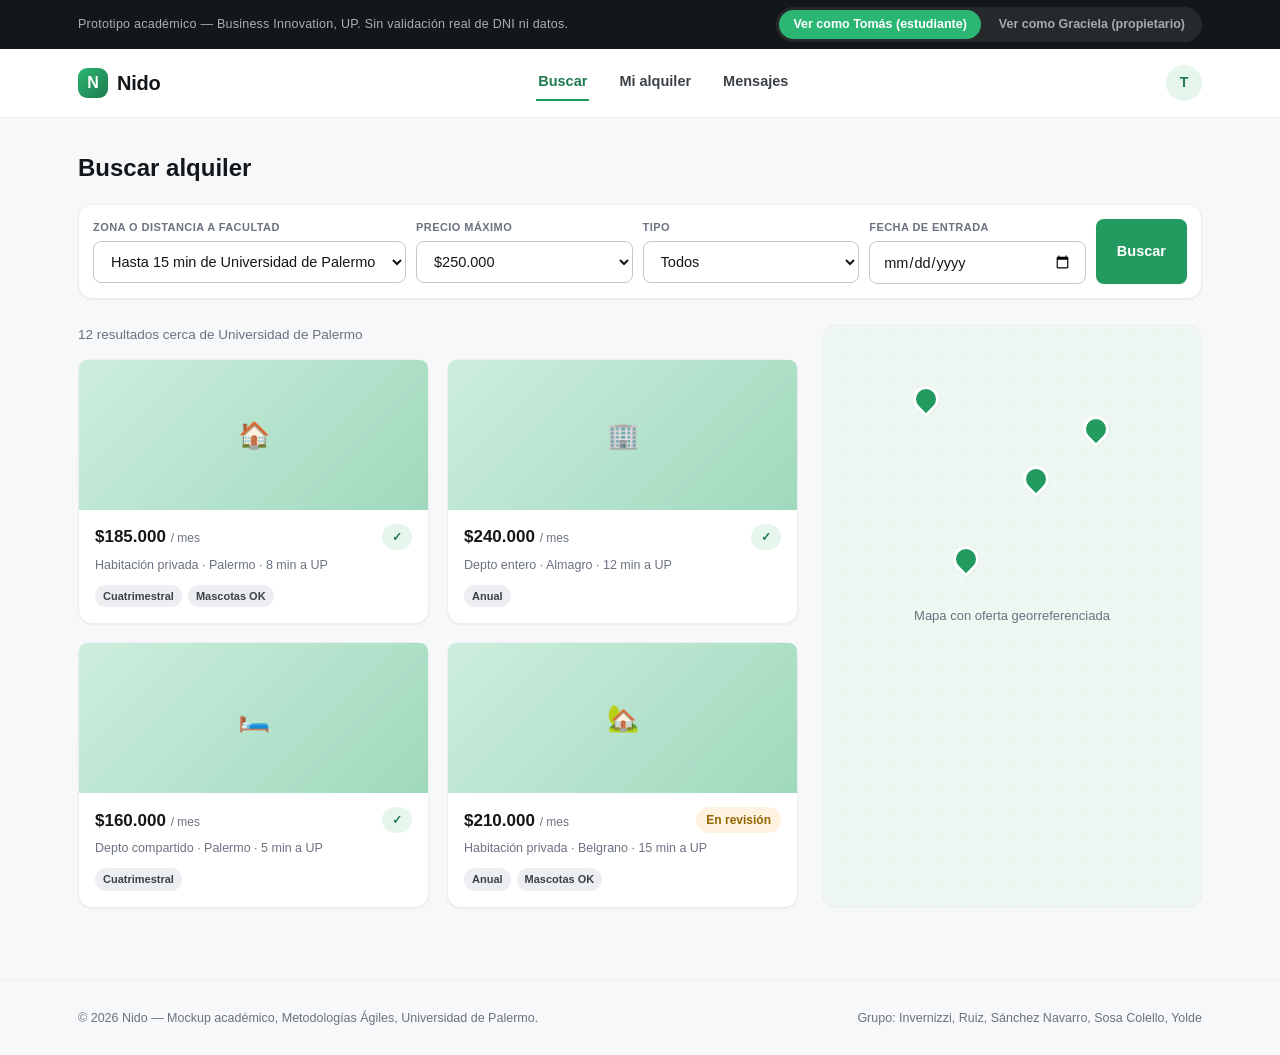
==== busqueda.html @ a4c22222 "Move site files to repo root for GitHub Pages GitHub Pages only serves from / or /docs, not arbitrar" ====
<!DOCTYPE html>
<html lang="es">
<head>
<meta charset="UTF-8">
<meta name="viewport" content="width=device-width, initial-scale=1.0">
<title>Buscar alquiler — Nido</title>
<link rel="stylesheet" href="css/styles.css">
</head>
<body data-page="busqueda.html">

<div id="demo-bar"></div>
<div id="site-header"></div>

<section class="section-tight">
  <div class="wrap">
    <h2 style="font-size:24px;margin-bottom:18px;">Buscar alquiler</h2>

    <div class="search-bar">
      <div class="field">
        <label>Zona o distancia a facultad</label>
        <select><option>Hasta 15 min de Universidad de Palermo</option><option>Palermo</option><option>Almagro</option><option>Belgrano</option></select>
      </div>
      <div class="field">
        <label>Precio máximo</label>
        <select><option>$250.000</option><option>$200.000</option><option>$150.000</option></select>
      </div>
      <div class="field">
        <label>Tipo</label>
        <select><option>Todos</option><option>Habitación</option><option>Depto compartido</option><option>Depto entero</option></select>
      </div>
      <div class="field">
        <label>Fecha de entrada</label>
        <input type="date">
      </div>
      <button class="btn btn-primary">Buscar</button>
    </div>

    <div class="results-layout">
      <div>
        <p class="muted text-sm" style="margin-bottom:14px;">12 resultados cerca de Universidad de Palermo</p>
        <div class="listing-grid">

          <a href="ficha.html" class="card card-hover listing-card">
            <div class="thumb">🏠</div>
            <div class="body">
              <div class="flex-between">
                <div class="price">$185.000 <span>/ mes</span></div>
                <span class="badge badge-verified">✓</span>
              </div>
              <div class="meta">Habitación privada · Palermo · 8 min a UP</div>
              <div class="tags"><span class="tag">Cuatrimestral</span><span class="tag">Mascotas OK</span></div>
            </div>
          </a>

          <a href="ficha.html" class="card card-hover listing-card">
            <div class="thumb">🏢</div>
            <div class="body">
              <div class="flex-between">
                <div class="price">$240.000 <span>/ mes</span></div>
                <span class="badge badge-verified">✓</span>
              </div>
              <div class="meta">Depto entero · Almagro · 12 min a UP</div>
              <div class="tags"><span class="tag">Anual</span></div>
            </div>
          </a>

          <a href="ficha.html" class="card card-hover listing-card">
            <div class="thumb">🛏️</div>
            <div class="body">
              <div class="flex-between">
                <div class="price">$160.000 <span>/ mes</span></div>
                <span class="badge badge-verified">✓</span>
              </div>
              <div class="meta">Depto compartido · Palermo · 5 min a UP</div>
              <div class="tags"><span class="tag">Cuatrimestral</span></div>
            </div>
          </a>

          <a href="ficha.html" class="card card-hover listing-card">
            <div class="thumb">🏡</div>
            <div class="body">
              <div class="flex-between">
                <div class="price">$210.000 <span>/ mes</span></div>
                <span class="badge badge-pending">En revisión</span>
              </div>
              <div class="meta">Habitación privada · Belgrano · 15 min a UP</div>
              <div class="tags"><span class="tag">Anual</span><span class="tag">Mascotas OK</span></div>
            </div>
          </a>

        </div>
      </div>

      <div class="map-placeholder">
        <div class="pin" style="top:60px;left:90px;"></div>
        <div class="pin" style="top:140px;left:200px;"></div>
        <div class="pin" style="top:220px;left:130px;"></div>
        <div class="pin" style="top:90px;left:260px;"></div>
        Mapa con oferta georreferenciada
      </div>
    </div>
  </div>
</section>

<div id="site-footer"></div>
<script src="js/app.js"></script>
</body>
</html>
---- css/styles.css ----
/* ===== Nido — Design System ===== */
:root {
  --green-900: #14532d;
  --green-700: #1f7a4d;
  --green-600: #239a5f;
  --green-500: #2bb673;
  --green-100: #e6f6ed;
  --green-50: #f3fbf6;
  --ink-900: #14171a;
  --ink-700: #3c4248;
  --ink-500: #6b7280;
  --ink-300: #c2c7cd;
  --ink-100: #eceef1;
  --ink-50: #f7f8f9;
  --white: #ffffff;
  --amber-500: #e8a93b;
  --red-500: #d8554a;
  --radius-sm: 8px;
  --radius-md: 14px;
  --radius-lg: 20px;
  --shadow-sm: 0 1px 2px rgba(20, 23, 26, 0.06);
  --shadow-md: 0 6px 20px rgba(20, 23, 26, 0.08);
  --shadow-lg: 0 16px 40px rgba(20, 23, 26, 0.12);
  --maxw: 1180px;
  --font: "Inter", -apple-system, BlinkMacSystemFont, "Segoe UI", Roboto, Helvetica, Arial, sans-serif;
}

* { box-sizing: border-box; }
html, body { margin: 0; padding: 0; }
body {
  font-family: var(--font);
  color: var(--ink-900);
  background: var(--ink-50);
  -webkit-font-smoothing: antialiased;
  line-height: 1.5;
}
img { max-width: 100%; display: block; }
a { color: inherit; text-decoration: none; }
button { font-family: inherit; cursor: pointer; }
ul { margin: 0; padding: 0; list-style: none; }
h1, h2, h3, h4, p { margin: 0; }

.wrap {
  max-width: var(--maxw);
  margin: 0 auto;
  padding: 0 28px;
}

/* ===== Top bar (demo-only persona switcher) ===== */
.demo-bar {
  background: var(--ink-900);
  color: var(--white);
  font-size: 12.5px;
  padding: 7px 0;
}
.demo-bar .wrap {
  display: flex;
  align-items: center;
  justify-content: space-between;
  gap: 12px;
}
.demo-bar .label {
  opacity: 0.65;
  letter-spacing: 0.02em;
}
.demo-switch {
  display: flex;
  gap: 4px;
  background: rgba(255,255,255,0.08);
  border-radius: 999px;
  padding: 3px;
}
.demo-switch a {
  padding: 5px 14px;
  border-radius: 999px;
  font-weight: 600;
  color: rgba(255,255,255,0.6);
  transition: all .15s ease;
}
.demo-switch a.active {
  background: var(--green-500);
  color: var(--white);
}

/* ===== Header / nav ===== */
header.site {
  background: var(--white);
  border-bottom: 1px solid var(--ink-100);
  position: sticky;
  top: 0;
  z-index: 50;
}
header.site .wrap {
  display: flex;
  align-items: center;
  justify-content: space-between;
  height: 68px;
}
.brand {
  display: flex;
  align-items: center;
  gap: 9px;
  font-weight: 800;
  font-size: 20px;
  letter-spacing: -0.01em;
}
.brand .mark {
  width: 30px; height: 30px;
  border-radius: 9px;
  background: linear-gradient(135deg, var(--green-500), var(--green-700));
  display: flex; align-items: center; justify-content: center;
  color: white; font-size: 16px;
}
nav.main {
  display: flex;
  align-items: center;
  gap: 28px;
}
nav.main a {
  font-size: 14.5px;
  font-weight: 600;
  color: var(--ink-700);
  padding: 6px 2px;
  border-bottom: 2px solid transparent;
}
nav.main a.active { color: var(--green-700); border-bottom-color: var(--green-600); }
nav.main a:hover { color: var(--green-700); }

.nav-actions { display: flex; align-items: center; gap: 10px; }

.avatar {
  width: 36px; height: 36px; border-radius: 50%;
  background: var(--green-100); color: var(--green-700);
  display: flex; align-items: center; justify-content: center;
  font-weight: 700; font-size: 14px;
}

/* ===== Buttons ===== */
.btn {
  display: inline-flex;
  align-items: center;
  justify-content: center;
  gap: 8px;
  font-weight: 700;
  font-size: 14.5px;
  padding: 11px 20px;
  border-radius: var(--radius-sm);
  border: 1px solid transparent;
  transition: transform .08s ease, box-shadow .15s ease, background .15s ease;
  white-space: nowrap;
}
.btn:active { transform: translateY(1px); }
.btn-primary { background: var(--green-600); color: var(--white); box-shadow: var(--shadow-sm); }
.btn-primary:hover { background: var(--green-700); }
.btn-secondary { background: var(--white); color: var(--ink-900); border-color: var(--ink-300); }
.btn-secondary:hover { border-color: var(--ink-500); }
.btn-ghost { background: transparent; color: var(--ink-700); }
.btn-ghost:hover { background: var(--ink-100); }
.btn-sm { padding: 7px 13px; font-size: 13px; }
.btn-block { width: 100%; }
.btn-danger { background: var(--red-500); color: white; }

/* ===== Layout helpers ===== */
.section { padding: 56px 0; }
.section-tight { padding: 32px 0; }
.grid-2 { display: grid; grid-template-columns: 1fr 1fr; gap: 32px; }
.flex { display: flex; }
.flex-between { display: flex; align-items: center; justify-content: space-between; }
.flex-col { display: flex; flex-direction: column; }
.gap-8 { gap: 8px; } .gap-12 { gap: 12px; } .gap-16 { gap: 16px; } .gap-24 { gap: 24px; }

.eyebrow {
  font-size: 12.5px;
  font-weight: 700;
  letter-spacing: 0.06em;
  text-transform: uppercase;
  color: var(--green-700);
}
.muted { color: var(--ink-500); }
.text-sm { font-size: 13.5px; }
.text-center { text-align: center; }

/* ===== Cards / surfaces ===== */
.card {
  background: var(--white);
  border-radius: var(--radius-md);
  border: 1px solid var(--ink-100);
  box-shadow: var(--shadow-sm);
}
.card-pad { padding: 24px; }
.card-hover { transition: box-shadow .2s ease, transform .2s ease; }
.card-hover:hover { box-shadow: var(--shadow-md); transform: translateY(-2px); }

.badge {
  display: inline-flex;
  align-items: center;
  gap: 5px;
  font-size: 12px;
  font-weight: 700;
  padding: 4px 10px;
  border-radius: 999px;
}
.badge-verified { background: var(--green-100); color: var(--green-700); }
.badge-pending { background: #fdf3e0; color: #946600; }
.badge-muted { background: var(--ink-100); color: var(--ink-700); }

.stars { color: var(--amber-500); font-size: 13px; letter-spacing: 1px; }

/* ===== Forms ===== */
.field { display: flex; flex-direction: column; gap: 6px; margin-bottom: 18px; }
.field label { font-size: 13.5px; font-weight: 700; color: var(--ink-700); }
.field .hint { font-size: 12px; color: var(--ink-500); }
input[type="text"], input[type="email"], input[type="password"], input[type="number"], input[type="date"], select, textarea {
  font-family: inherit;
  font-size: 14.5px;
  padding: 11px 13px;
  border-radius: var(--radius-sm);
  border: 1px solid var(--ink-300);
  background: var(--white);
  color: var(--ink-900);
  outline: none;
  transition: border-color .15s ease, box-shadow .15s ease;
}
input:focus, select:focus, textarea:focus {
  border-color: var(--green-500);
  box-shadow: 0 0 0 3px var(--green-100);
}
textarea { resize: vertical; min-height: 88px; font-family: inherit; }

.role-pick { display: grid; grid-template-columns: 1fr 1fr; gap: 12px; }
.role-card {
  border: 2px solid var(--ink-100);
  border-radius: var(--radius-md);
  padding: 18px;
  cursor: pointer;
  transition: border-color .15s ease, background .15s ease;
}
.role-card.selected { border-color: var(--green-500); background: var(--green-50); }
.role-card .icon { font-size: 22px; margin-bottom: 8px; }
.role-card h4 { font-size: 15px; margin-bottom: 4px; }
.role-card p { font-size: 12.5px; color: var(--ink-500); }

.checkbox-row { display: flex; align-items: center; gap: 8px; font-size: 13.5px; }

/* ===== Status banner (verification) ===== */
.status-banner {
  display: flex;
  align-items: center;
  gap: 14px;
  padding: 16px 18px;
  border-radius: var(--radius-md);
  margin-bottom: 24px;
}
.status-banner.pending { background: #fdf3e0; border: 1px solid #f0d8a3; }
.status-banner.approved { background: var(--green-100); border: 1px solid #b9e6cb; }
.status-banner .dot {
  width: 38px; height: 38px; border-radius: 50%;
  display: flex; align-items: center; justify-content: center;
  font-size: 18px; flex-shrink: 0;
}
.status-banner.pending .dot { background: #f0d8a3; }
.status-banner.approved .dot { background: #b9e6cb; }
.status-banner strong { display: block; font-size: 14px; margin-bottom: 2px; }
.status-banner span.sub { font-size: 12.5px; color: var(--ink-700); }

/* ===== Steps / progress ===== */
.steps { display: flex; align-items: center; gap: 8px; margin-bottom: 32px; }
.step {
  flex: 1;
  text-align: center;
  font-size: 12px;
  font-weight: 700;
  color: var(--ink-300);
  position: relative;
  padding-bottom: 12px;
  border-bottom: 3px solid var(--ink-100);
}
.step.done { color: var(--green-700); border-bottom-color: var(--green-500); }
.step.current { color: var(--ink-900); border-bottom-color: var(--green-500); }

/* ===== Hero ===== */
.hero {
  background: radial-gradient(1100px 480px at 80% -10%, var(--green-100), transparent),
              var(--white);
  border-bottom: 1px solid var(--ink-100);
}
.hero .wrap { padding: 76px 28px 64px; display: grid; grid-template-columns: 1.1fr 0.9fr; gap: 48px; align-items: center; }
.hero h1 { font-size: 44px; line-height: 1.08; letter-spacing: -0.02em; margin-bottom: 18px; }
.hero p.lead { font-size: 17px; color: var(--ink-700); max-width: 480px; margin-bottom: 28px; }
.hero .cta-row { display: flex; gap: 12px; }
.hero-visual {
  background: var(--white);
  border: 1px solid var(--ink-100);
  border-radius: var(--radius-lg);
  box-shadow: var(--shadow-lg);
  padding: 20px;
}

.stat-row { display: flex; gap: 36px; margin-top: 36px; }
.stat-row .stat strong { display: block; font-size: 24px; }
.stat-row .stat span { font-size: 12.5px; color: var(--ink-500); }

/* ===== Search ===== */
.search-bar {
  background: var(--white);
  border: 1px solid var(--ink-100);
  border-radius: var(--radius-md);
  padding: 14px;
  box-shadow: var(--shadow-sm);
  display: grid;
  grid-template-columns: 1.4fr 1fr 1fr 1fr auto;
  gap: 10px;
  margin-bottom: 26px;
}
.search-bar .field { margin-bottom: 0; }
.search-bar .field label { font-size: 11px; text-transform: uppercase; letter-spacing: .04em; color: var(--ink-500); }

.results-layout { display: grid; grid-template-columns: 1fr 380px; gap: 24px; align-items: start; }
.listing-grid { display: grid; grid-template-columns: 1fr 1fr; gap: 18px; }
.listing-card .thumb {
  height: 150px;
  border-radius: var(--radius-sm) var(--radius-sm) 0 0;
  background: linear-gradient(135deg, #cdeede, #9fd9bd);
  display: flex; align-items: center; justify-content: center;
  color: var(--green-900); font-size: 26px;
}
.listing-card .body { padding: 14px 16px 16px; }
.listing-card .price { font-size: 17px; font-weight: 800; }
.listing-card .price span { font-size: 12px; font-weight: 500; color: var(--ink-500); }
.listing-card .meta { font-size: 12.5px; color: var(--ink-500); margin: 6px 0 10px; }
.listing-card .tags { display: flex; gap: 6px; flex-wrap: wrap; }
.tag { background: var(--ink-100); font-size: 11px; font-weight: 600; padding: 3px 8px; border-radius: 999px; color: var(--ink-700); }

.map-placeholder {
  height: 100%;
  min-height: 420px;
  border-radius: var(--radius-md);
  background:
    repeating-linear-gradient(0deg, transparent, transparent 23px, rgba(43,182,115,0.08) 24px),
    repeating-linear-gradient(90deg, transparent, transparent 23px, rgba(43,182,115,0.08) 24px),
    #eef7f1;
  border: 1px solid var(--ink-100);
  display: flex; align-items: center; justify-content: center;
  color: var(--ink-500);
  font-size: 13px;
  position: relative;
}
.pin {
  position: absolute;
  width: 26px; height: 26px;
  background: var(--green-600);
  border: 3px solid white;
  border-radius: 50% 50% 50% 0;
  transform: rotate(-45deg);
  box-shadow: var(--shadow-sm);
}

/* ===== Property detail ===== */
.gallery { display: grid; grid-template-columns: 2fr 1fr; gap: 8px; border-radius: var(--radius-md); overflow: hidden; height: 320px; margin-bottom: 24px; }
.gallery .g-main, .gallery .g-side { background: linear-gradient(135deg, #cdeede, #9fd9bd); }
.gallery .g-col { display: grid; grid-template-rows: 1fr 1fr; gap: 8px; }
.gallery .g-col div { background: linear-gradient(135deg, #b8e4cf, #8fcfb1); }

.owner-card { display: flex; align-items: center; gap: 12px; padding: 16px; }
.owner-card .info strong { display: block; font-size: 14.5px; }
.owner-card .info .stars { margin-top: 2px; }

.detail-row { display: flex; justify-content: space-between; padding: 11px 0; border-bottom: 1px solid var(--ink-100); font-size: 14px; }
.detail-row:last-child { border-bottom: none; }
.detail-row span.k { color: var(--ink-500); }
.detail-row span.v { font-weight: 600; }

/* ===== Dashboard / tabs ===== */
.dash-layout { display: grid; grid-template-columns: 220px 1fr; gap: 28px; align-items: start; }
.dash-nav { display: flex; flex-direction: column; gap: 4px; }
.dash-nav a {
  font-size: 14px; font-weight: 600; color: var(--ink-700);
  padding: 10px 14px; border-radius: var(--radius-sm);
}
.dash-nav a.active { background: var(--green-100); color: var(--green-700); }
.dash-nav a:hover { background: var(--ink-100); }

.tabs { display: flex; gap: 4px; border-bottom: 1px solid var(--ink-100); margin-bottom: 22px; }
.tab {
  padding: 11px 4px; margin-right: 22px;
  font-size: 14px; font-weight: 700; color: var(--ink-500);
  border-bottom: 2px solid transparent; cursor: pointer;
}
.tab.active { color: var(--green-700); border-bottom-color: var(--green-600); }
.tab-panel { display: none; }
.tab-panel.active { display: block; }

table.simple { width: 100%; border-collapse: collapse; font-size: 14px; }
table.simple th { text-align: left; font-size: 12px; text-transform: uppercase; letter-spacing: .03em; color: var(--ink-500); padding: 10px 12px; border-bottom: 1px solid var(--ink-100); }
table.simple td { padding: 13px 12px; border-bottom: 1px solid var(--ink-100); }
table.simple tr:last-child td { border-bottom: none; }

.metric-row { display: grid; grid-template-columns: repeat(3, 1fr); gap: 16px; margin-bottom: 24px; }
.metric { padding: 18px 20px; }
.metric strong { font-size: 26px; display: block; }
.metric span { font-size: 12.5px; color: var(--ink-500); }

/* ===== Chat ===== */
.chat-shell { display: grid; grid-template-columns: 300px 1fr; height: 560px; border-radius: var(--radius-md); overflow: hidden; border: 1px solid var(--ink-100); background: var(--white); }
.chat-list { border-right: 1px solid var(--ink-100); overflow-y: auto; }
.chat-item { display: flex; gap: 10px; align-items: center; padding: 13px 16px; border-bottom: 1px solid var(--ink-100); cursor: pointer; }
.chat-item.active { background: var(--green-50); }
.chat-item .meta { flex: 1; min-width: 0; }
.chat-item .meta strong { font-size: 13.5px; display: block; }
.chat-item .meta span { font-size: 12px; color: var(--ink-500); display: block; white-space: nowrap; overflow: hidden; text-overflow: ellipsis; }

.chat-main { display: flex; flex-direction: column; }
.chat-head { display: flex; align-items: center; gap: 12px; padding: 14px 18px; border-bottom: 1px solid var(--ink-100); }
.chat-head .who strong { display: block; font-size: 14.5px; }
.chat-body { flex: 1; overflow-y: auto; padding: 20px; display: flex; flex-direction: column; gap: 12px; }
.bubble { max-width: 62%; padding: 10px 14px; border-radius: 14px; font-size: 13.8px; line-height: 1.45; }
.bubble.me { align-self: flex-end; background: var(--green-600); color: white; border-radius: 14px 14px 4px 14px; }
.bubble.them { align-self: flex-start; background: var(--ink-100); color: var(--ink-900); border-radius: 14px 14px 14px 4px; }
.bubble .t { display: block; font-size: 10.5px; opacity: .65; margin-top: 4px; }
.chat-input { display: flex; gap: 10px; padding: 14px; border-top: 1px solid var(--ink-100); }
.chat-input input { flex: 1; }
.chat-notice { text-align: center; font-size: 11.5px; color: var(--ink-500); padding: 6px 0 2px; }

/* ===== Contract ===== */
.contract-doc { background: var(--white); border: 1px solid var(--ink-100); border-radius: var(--radius-md); padding: 36px; font-size: 13.5px; line-height: 1.7; color: var(--ink-700); }
.contract-doc h3 { font-size: 15px; color: var(--ink-900); margin: 18px 0 8px; }
.contract-doc h3:first-child { margin-top: 0; }
.sign-pad {
  border: 2px dashed var(--ink-300);
  border-radius: var(--radius-sm);
  height: 110px;
  display: flex; align-items: center; justify-content: center;
  color: var(--ink-500); font-size: 13px; font-style: italic;
  cursor: pointer;
  background: var(--ink-50);
}
.sign-pad.signed { border-style: solid; border-color: var(--green-500); background: var(--green-50); color: var(--green-700); font-style: normal; font-weight: 700; font-family: "Brush Script MT", cursive; font-size: 26px; }

/* ===== Footer ===== */
footer.site { border-top: 1px solid var(--ink-100); padding: 28px 0; margin-top: 40px; }
footer.site .wrap { display: flex; justify-content: space-between; align-items: center; font-size: 12.5px; color: var(--ink-500); }

/* ===== Toast ===== */
.toast {
  position: fixed; bottom: 24px; right: 24px;
  background: var(--ink-900); color: white;
  padding: 13px 18px; border-radius: var(--radius-sm);
  font-size: 13.5px; font-weight: 600;
  box-shadow: var(--shadow-lg);
  opacity: 0; transform: translateY(10px);
  transition: all .25s ease;
  z-index: 999;
  pointer-events: none;
}
.toast.show { opacity: 1; transform: translateY(0); }

/* ===== Responsive ===== */
@media (max-width: 900px) {
  .hero .wrap, .grid-2 { grid-template-columns: 1fr; }
  .results-layout, .dash-layout { grid-template-columns: 1fr; }
  .listing-grid { grid-template-columns: 1fr; }
  .search-bar { grid-template-columns: 1fr; }
  nav.main { display: none; }
  .metric-row { grid-template-columns: 1fr; }
  .chat-shell { grid-template-columns: 1fr; height: auto; }
  .chat-list { max-height: 200px; }
}
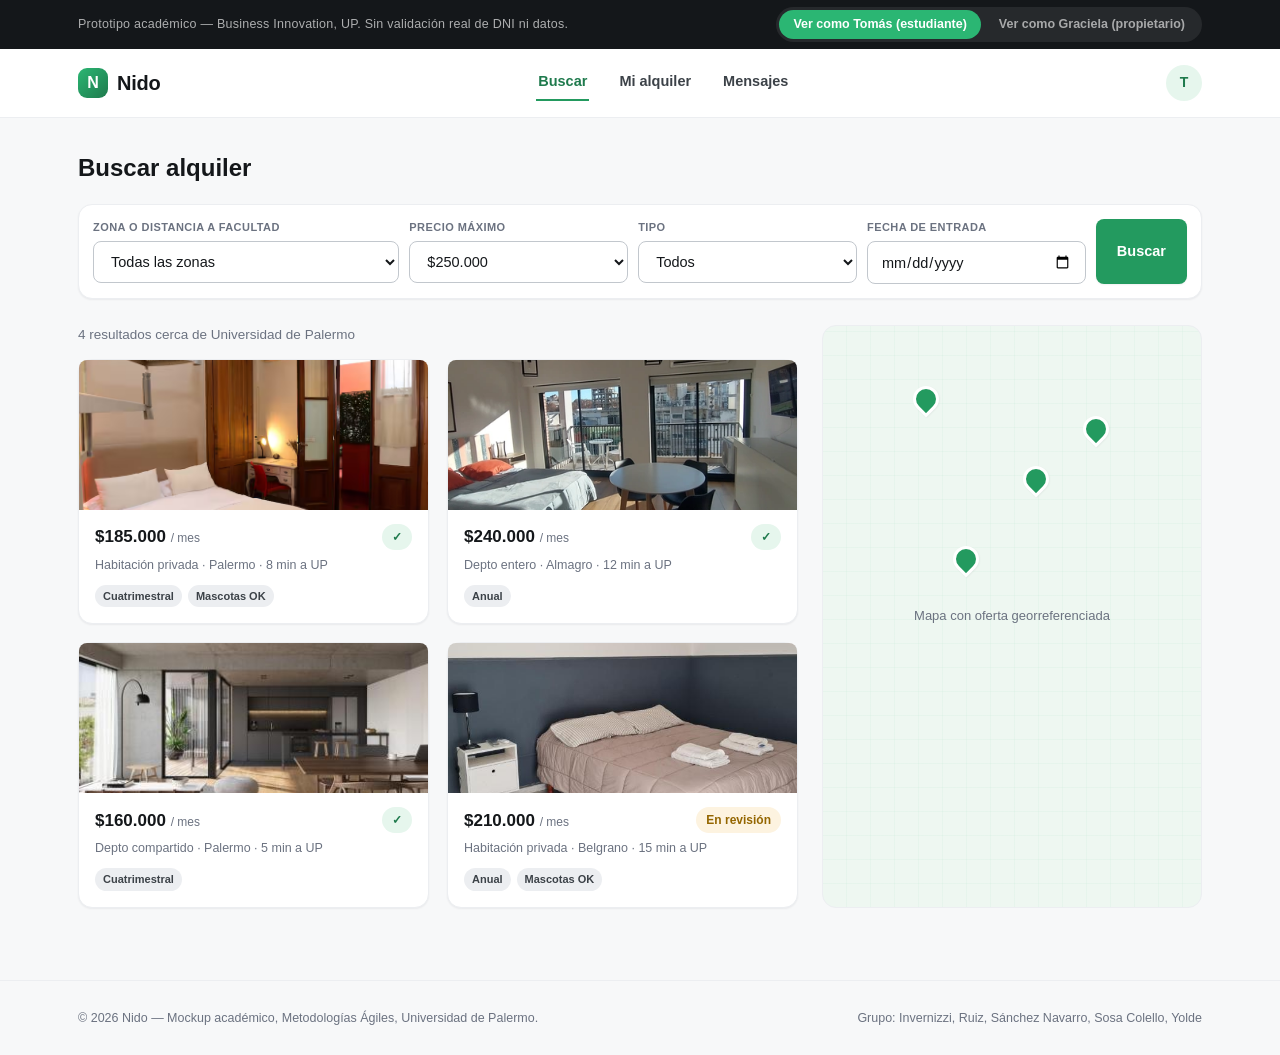
==== commit ed3c66f1: "Add real property photos, distinct chat threads, working search filters - Photos load from assets/pr" ====
--- a/busqueda.html
+++ b/busqueda.html
@@ -15,18 +15,32 @@
   <div class="wrap">
     <h2 style="font-size:24px;margin-bottom:18px;">Buscar alquiler</h2>
 
-    <div class="search-bar">
+    <div class="search-bar" data-filters>
       <div class="field">
         <label>Zona o distancia a facultad</label>
-        <select><option>Hasta 15 min de Universidad de Palermo</option><option>Palermo</option><option>Almagro</option><option>Belgrano</option></select>
+        <select name="zone">
+          <option value="todas">Todas las zonas</option>
+          <option value="palermo">Palermo</option>
+          <option value="almagro">Almagro</option>
+          <option value="belgrano">Belgrano</option>
+        </select>
       </div>
       <div class="field">
         <label>Precio máximo</label>
-        <select><option>$250.000</option><option>$200.000</option><option>$150.000</option></select>
+        <select name="price">
+          <option value="250000">$250.000</option>
+          <option value="200000">$200.000</option>
+          <option value="150000">$150.000</option>
+        </select>
       </div>
       <div class="field">
         <label>Tipo</label>
-        <select><option>Todos</option><option>Habitación</option><option>Depto compartido</option><option>Depto entero</option></select>
+        <select name="type">
+          <option value="todos">Todos</option>
+          <option value="habitacion">Habitación</option>
+          <option value="compartido">Depto compartido</option>
+          <option value="entero">Depto entero</option>
+        </select>
       </div>
       <div class="field">
         <label>Fecha de entrada</label>
@@ -37,11 +51,11 @@
 
     <div class="results-layout">
       <div>
-        <p class="muted text-sm" style="margin-bottom:14px;">12 resultados cerca de Universidad de Palermo</p>
+        <p class="muted text-sm" data-results-count style="margin-bottom:14px;">4 resultados cerca de Universidad de Palermo</p>
         <div class="listing-grid">
 
-          <a href="ficha.html" class="card card-hover listing-card">
-            <div class="thumb">🏠</div>
+          <a href="ficha.html" class="card card-hover listing-card" data-price="185000" data-zone="palermo" data-type="habitacion">
+            <div class="thumb" data-img="assets/properties/palermo-habitacion.jpg">🏠</div>
             <div class="body">
               <div class="flex-between">
                 <div class="price">$185.000 <span>/ mes</span></div>
@@ -52,8 +66,8 @@
             </div>
           </a>
 
-          <a href="ficha.html" class="card card-hover listing-card">
-            <div class="thumb">🏢</div>
+          <a href="ficha.html" class="card card-hover listing-card" data-price="240000" data-zone="almagro" data-type="entero">
+            <div class="thumb" data-img="assets/properties/almagro-depto.jpg">🏢</div>
             <div class="body">
               <div class="flex-between">
                 <div class="price">$240.000 <span>/ mes</span></div>
@@ -64,8 +78,8 @@
             </div>
           </a>
 
-          <a href="ficha.html" class="card card-hover listing-card">
-            <div class="thumb">🛏️</div>
+          <a href="ficha.html" class="card card-hover listing-card" data-price="160000" data-zone="palermo" data-type="compartido">
+            <div class="thumb" data-img="assets/properties/palermo-compartido.jpg">🛏️</div>
             <div class="body">
               <div class="flex-between">
                 <div class="price">$160.000 <span>/ mes</span></div>
@@ -76,8 +90,8 @@
             </div>
           </a>
 
-          <a href="ficha.html" class="card card-hover listing-card">
-            <div class="thumb">🏡</div>
+          <a href="ficha.html" class="card card-hover listing-card" data-price="210000" data-zone="belgrano" data-type="habitacion">
+            <div class="thumb" data-img="assets/properties/belgrano-habitacion.jpg">🏡</div>
             <div class="body">
               <div class="flex-between">
                 <div class="price">$210.000 <span>/ mes</span></div>
